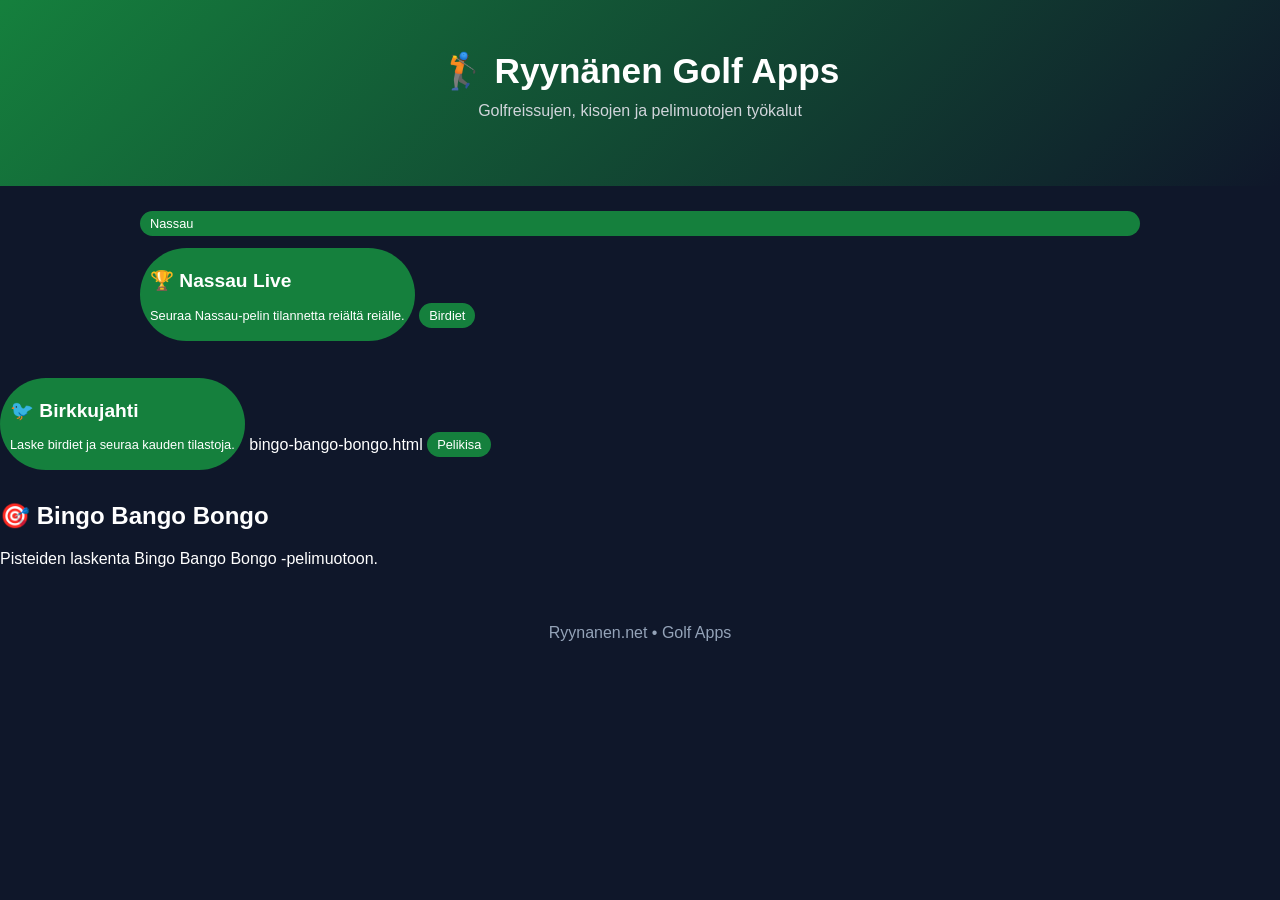
==== golf/index.html @ 0141e006 "Add files via upload" ====
<!DOCTYPE html>
<html lang="fi">
<head>
<meta charset="UTF-8">
<meta name="viewport" content="width=device-width, initial-scale=1.0">

<title>Ryynänen Golf Apps</title>

<style>
body{
    margin:0;
    font-family:-apple-system,BlinkMacSystemFont,"Segoe UI",sans-serif;
    background:#0f172a;
    color:white;
}

.hero{
    padding:50px 20px;
    text-align:center;
    background:linear-gradient(135deg,#15803d,#0f172a);
}

.hero h1{
    margin:0;
    font-size:2.2rem;
}

.hero p{
    color:#d1d5db;
    margin-top:10px;
}

.container{
    max-width:1000px;
    margin:auto;
    padding:25px;
}

.grid{
    display:grid;
    grid-template-columns:repeat(auto-fit,minmax(280px,1fr));
    gap:20px;
}

.card{
    background:#1e293b;
    border-radius:16px;
    padding:22px;
    text-decoration:none;
    color:white;
    transition:0.2s;
    border:1px solid rgba(255,255,255,0.08);
}

.card:hover{
    transform:translateY(-4px);
    background:#334155;
}

.card h2{
    margin-top:0;
}

.badge{
    display:inline-block;
    background:#15803d;
    padding:5px 10px;
    border-radius:999px;
    font-size:0.8rem;
    margin-bottom:12px;
}

.footer{
    text-align:center;
    color:#94a3b8;
    padding:40px 20px;
}
</style>
</head>

<body>

<div class="hero">
    <h1>🏌️ Ryynänen Golf Apps</h1>
    <p>Golfreissujen, kisojen ja pelimuotojen työkalut</p>
</div>

<div class="container">

    <div class="grid">

        <a classtml
            <div class="badge">Nassau</div>
            <h2>🏆 Nassau Live</h2>
            <p>Seuraa Nassau-pelin tilannetta reiältä reiälle.</p>
        </a>

        <a classhti.html
            <div class="badge">Birdiet</div>
            <h2>🐦 Birkkujahti</h2>
            <p>Laske birdiet ja seuraa kauden tilastoja.</p>
        </a>

        bingo-bango-bongo.html
            <div class="badge">Pelikisa</div>
            <h2>🎯 Bingo Bango Bongo</h2>
            <p>Pisteiden laskenta Bingo Bango Bongo -pelimuotoon.</p>
        </a>

    </div>

</div>

<div class="footer">
    Ryynanen.net • Golf Apps
</div>

</body>
</html>
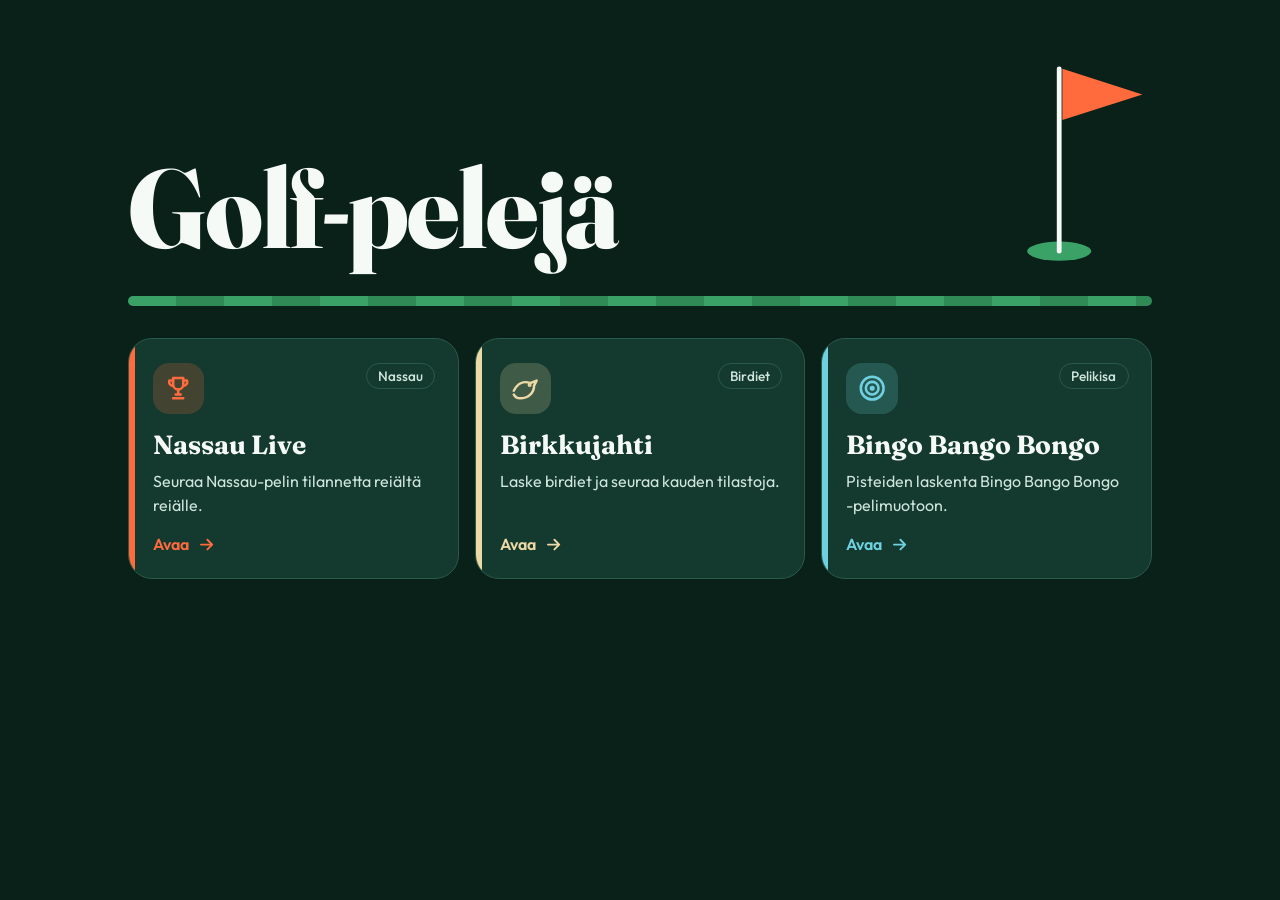
==== commit 911c5cd2: "Add files via upload" ====
--- a/golf/index.html
+++ b/golf/index.html
@@ -1,119 +1,114 @@
-<!DOCTYPE html>
-<html lang="fi">
-<head>
-<meta charset="UTF-8">
-<meta name="viewport" content="width=device-width, initial-scale=1.0">
-
-<title>Ryynänen Golf Apps</title>
-
-<style>
-body{
-    margin:0;
-    font-family:-apple-system,BlinkMacSystemFont,"Segoe UI",sans-serif;
-    background:#0f172a;
-    color:white;
-}
-
-.hero{
-    padding:50px 20px;
-    text-align:center;
-    background:linear-gradient(135deg,#15803d,#0f172a);
-}
-
-.hero h1{
-    margin:0;
-    font-size:2.2rem;
-}
-
-.hero p{
-    color:#d1d5db;
-    margin-top:10px;
-}
-
-.container{
-    max-width:1000px;
-    margin:auto;
-    padding:25px;
-}
-
-.grid{
-    display:grid;
-    grid-template-columns:repeat(auto-fit,minmax(280px,1fr));
-    gap:20px;
-}
-
-.card{
-    background:#1e293b;
-    border-radius:16px;
-    padding:22px;
-    text-decoration:none;
-    color:white;
-    transition:0.2s;
-    border:1px solid rgba(255,255,255,0.08);
-}
-
-.card:hover{
-    transform:translateY(-4px);
-    background:#334155;
-}
-
-.card h2{
-    margin-top:0;
-}
-
-.badge{
-    display:inline-block;
-    background:#15803d;
-    padding:5px 10px;
-    border-radius:999px;
-    font-size:0.8rem;
-    margin-bottom:12px;
-}
-
-.footer{
-    text-align:center;
-    color:#94a3b8;
-    padding:40px 20px;
-}
-</style>
-</head>
-
-<body>
-
-<div class="hero">
-    <h1>🏌️ Ryynänen Golf Apps</h1>
-    <p>Golfreissujen, kisojen ja pelimuotojen työkalut</p>
-</div>
-
-<div class="container">
-
-    <div class="grid">
-
-        <a classtml
-            <div class="badge">Nassau</div>
-            <h2>🏆 Nassau Live</h2>
-            <p>Seuraa Nassau-pelin tilannetta reiältä reiälle.</p>
-        </a>
-
-        <a classhti.html
-            <div class="badge">Birdiet</div>
-            <h2>🐦 Birkkujahti</h2>
-            <p>Laske birdiet ja seuraa kauden tilastoja.</p>
-        </a>
-
-        bingo-bango-bongo.html
-            <div class="badge">Pelikisa</div>
-            <h2>🎯 Bingo Bango Bongo</h2>
-            <p>Pisteiden laskenta Bingo Bango Bongo -pelimuotoon.</p>
-        </a>
-
-    </div>
-
-</div>
-
-<div class="footer">
-    Ryynanen.net • Golf Apps
-</div>
-
-</body>
-</html>+<!DOCTYPE html>
+<html lang="fi">
+<head>
+<meta charset="utf-8">
+<meta name="viewport" content="width=device-width, initial-scale=1, viewport-fit=cover">
+<title>Golf-pelejä</title>
+<link rel="preconnect" href="https://fonts.googleapis.com">
+<link rel="preconnect" href="https://fonts.gstatic.com" crossorigin>
+<link href="https://fonts.googleapis.com/css2?family=Fraunces:opsz,wght@9..144,700;9..144,800&family=Outfit:wght@400;500;600&display=swap" rel="stylesheet">
+<style>
+:root{
+  --night:#0a211a; --deep:#0f3027; --panel:#14392e; --line:#2a5a49;
+  --fairway:#3aa266; --sand:#ecd9a6; --mist:#cfe5dc; --flag:#ff6b3d; --white:#f5faf7;
+  --serif:"Fraunces",Georgia,serif; --sans:"Outfit",system-ui,-apple-system,"Segoe UI",sans-serif;
+}
+*{box-sizing:border-box;margin:0}
+html{background:var(--night);color:var(--white);font-family:var(--sans);-webkit-text-size-adjust:100%}
+body{min-height:100vh;padding:0 1.25rem calc(env(safe-area-inset-bottom,0px) + 3rem)}
+
+/* Hero */
+.hero{max-width:64rem;margin:0 auto;padding:calc(env(safe-area-inset-top,0px) + 3.5rem) 0 2rem;
+  display:grid;grid-template-columns:1fr auto;align-items:end;gap:1rem}
+.hero h1{font-family:var(--serif);font-weight:800;font-size:clamp(3rem,13vw,7rem);line-height:1;letter-spacing:-.02em}
+.pin{width:clamp(4.5rem,16vw,8rem);height:auto}
+.flag{transform-origin:0 0;animation:wave 3.2s ease-in-out infinite}
+@keyframes wave{0%,100%{transform:skewY(0) scaleX(1)}50%{transform:skewY(-6deg) scaleX(.92)}}
+
+/* Fairway strip */
+.strip{max-width:64rem;margin:0 auto 2rem;height:10px;border-radius:99px;
+  background:repeating-linear-gradient(90deg,var(--fairway) 0 3rem,#2f8a55 3rem 6rem)}
+
+/* App cards */
+.grid{max-width:64rem;margin:0 auto;display:grid;gap:1rem;grid-template-columns:repeat(auto-fill,minmax(17rem,1fr))}
+.card{--accent:var(--flag);position:relative;display:flex;flex-direction:column;gap:.6rem;min-height:13rem;
+  padding:1.5rem;color:var(--white);text-decoration:none;background:var(--panel);
+  border:1px solid var(--line);border-radius:1.5rem;overflow:hidden;
+  transition:transform .18s ease,border-color .18s ease,background .18s ease}
+.card::before{content:"";position:absolute;left:0;top:0;bottom:0;width:6px;background:var(--accent)}
+.card:hover{transform:translateY(-4px);border-color:var(--accent);background:#184336}
+.card:focus-visible{outline:3px solid var(--accent);outline-offset:3px}
+.icon{width:3.2rem;height:3.2rem;border-radius:1rem;display:grid;place-items:center;
+  background:color-mix(in srgb,var(--accent) 20%,transparent);color:var(--accent)}
+.icon svg{width:1.9rem;height:1.9rem}
+.tag{position:absolute;top:1.5rem;right:1.4rem;font-size:.85rem;font-weight:500;color:var(--mist);
+  padding:.2rem .7rem;border:1px solid var(--line);border-radius:99px}
+.card h2{margin-top:.4rem;font-family:var(--serif);font-weight:700;font-size:1.65rem;line-height:1.1}
+.card p{font-size:1rem;line-height:1.5;color:var(--mist)}
+.go{margin-top:auto;padding-top:.5rem;display:flex;align-items:center;gap:.5rem;font-weight:600;color:var(--accent)}
+.go svg{width:1.2rem;height:1.2rem;transition:transform .18s}
+.card:hover .go svg{transform:translateX(4px)}
+
+@media (max-width:30rem){.hero{grid-template-columns:1fr}.pin{display:none}}
+@media (prefers-reduced-motion:reduce){.flag{animation:none}.card,.go svg{transition:none}}
+</style>
+</head>
+<body>
+
+<header class="hero">
+  <div>
+    <h1>Golf-pelejä</h1>
+  </div>
+  <svg class="pin" viewBox="0 0 80 130" aria-hidden="true">
+    <ellipse cx="22" cy="122" rx="20" ry="6" fill="#3aa266"/>
+    <line x1="22" y1="122" x2="22" y2="8" stroke="#f5faf7" stroke-width="3" stroke-linecap="round"/>
+    <g class="flag"><path d="M24 8 L74 24 L24 40Z" fill="#ff6b3d"/></g>
+  </svg>
+</header>
+<div class="strip" aria-hidden="true"></div>
+
+<main class="grid" id="apps"></main>
+
+<script>
+/* ============================================================
+   UUDEN PELIN LISÄÄMINEN
+   1. Lisää pelin html-tiedosto samaan kansioon kuin tämä sivu.
+   2. Kopioi alla oleva rivi ja muokkaa sen tiedot:
+      { file:"uusi-peli.html", title:"Otsikko", desc:"Lyhyt kuvaus.", tag:"Ryhmä", icon:"flag", color:"#ff6b3d" },
+   Kuvakkeet: trophy, bird, target, flag, ball, cards, chart, people
+   Väri on valinnainen. Jos jätät sen pois, väri valitaan automaattisesti.
+   ============================================================ */
+const APPS = [
+  { file:"nassau.html",           title:"Nassau Live",       desc:"Seuraa Nassau-pelin tilannetta reiältä reiälle.", tag:"Nassau",   icon:"trophy" },
+  { file:"birkkujahti.html",      title:"Birkkujahti",       desc:"Laske birdiet ja seuraa kauden tilastoja.",       tag:"Birdiet",  icon:"bird" },
+  { file:"bingo-bango-bongo.html",title:"Bingo Bango Bongo", desc:"Pisteiden laskenta Bingo Bango Bongo -pelimuotoon.", tag:"Pelikisa", icon:"target" },
+];
+
+const ICONS = {
+  trophy:'<path d="M8 4h8v5a4 4 0 0 1-8 0V4Z"/><path d="M8 6H5a3 3 0 0 0 3 4M16 6h3a3 3 0 0 1-3 4M12 13v4M8 20h8M10 17h4"/>',
+  bird:'<path d="M3 14c3-6 8-8 13-6l5-2-2 4c0 6-5 10-11 10-2 0-4-1-5-3"/><circle cx="15.5" cy="9.5" r=".6" fill="currentColor"/>',
+  target:'<circle cx="12" cy="12" r="9"/><circle cx="12" cy="12" r="5"/><circle cx="12" cy="12" r="1" fill="currentColor"/>',
+  flag:'<path d="M6 21V4M6 4l12 4-12 5"/>',
+  ball:'<circle cx="12" cy="12" r="9"/><circle cx="9" cy="10" r=".8" fill="currentColor"/><circle cx="13" cy="8.5" r=".8" fill="currentColor"/><circle cx="15" cy="12.5" r=".8" fill="currentColor"/><circle cx="10.5" cy="14.5" r=".8" fill="currentColor"/>',
+  cards:'<rect x="4" y="5" width="11" height="15" rx="2"/><path d="M9 5l1-1.5a2 2 0 0 1 2.7-.5l6.3 3.6a2 2 0 0 1 .8 2.7L16 19"/>',
+  chart:'<path d="M4 20V10M10 20V4M16 20v-8M22 20H2"/>',
+  people:'<circle cx="9" cy="8" r="3.2"/><path d="M3 20c0-3.5 2.7-6 6-6s6 2.5 6 6"/><circle cx="17" cy="9" r="2.4"/><path d="M17 14c2.5 0 4.5 1.8 4.5 4.5"/>'
+};
+const COLORS = ["#ff6b3d","#ecd9a6","#6fd0e0","#a5e36a","#f4a6c8"];
+const ARROW = '<svg viewBox="0 0 24 24" fill="none" stroke="currentColor" stroke-width="2.4" stroke-linecap="round" stroke-linejoin="round"><path d="M5 12h14M13 6l6 6-6 6"/></svg>';
+
+const esc = s => String(s ?? "").replace(/[&<>"]/g, c => ({"&":"&amp;","<":"&lt;",">":"&gt;",'"':"&quot;"}[c]));
+
+document.getElementById("apps").innerHTML = APPS.map((a, i) => `
+  <a class="card" href="${esc(a.file)}" style="--accent:${esc(a.color || COLORS[i % COLORS.length])}">
+    ${a.tag ? `<span class="tag">${esc(a.tag)}</span>` : ""}
+    <span class="icon" aria-hidden="true">
+      <svg viewBox="0 0 24 24" fill="none" stroke="currentColor" stroke-width="2" stroke-linecap="round" stroke-linejoin="round">${ICONS[a.icon] || ICONS.flag}</svg>
+    </span>
+    <h2>${esc(a.title)}</h2>
+    <p>${esc(a.desc)}</p>
+    <span class="go">Avaa ${ARROW}</span>
+  </a>`).join("");
+</script>
+</body>
+</html>
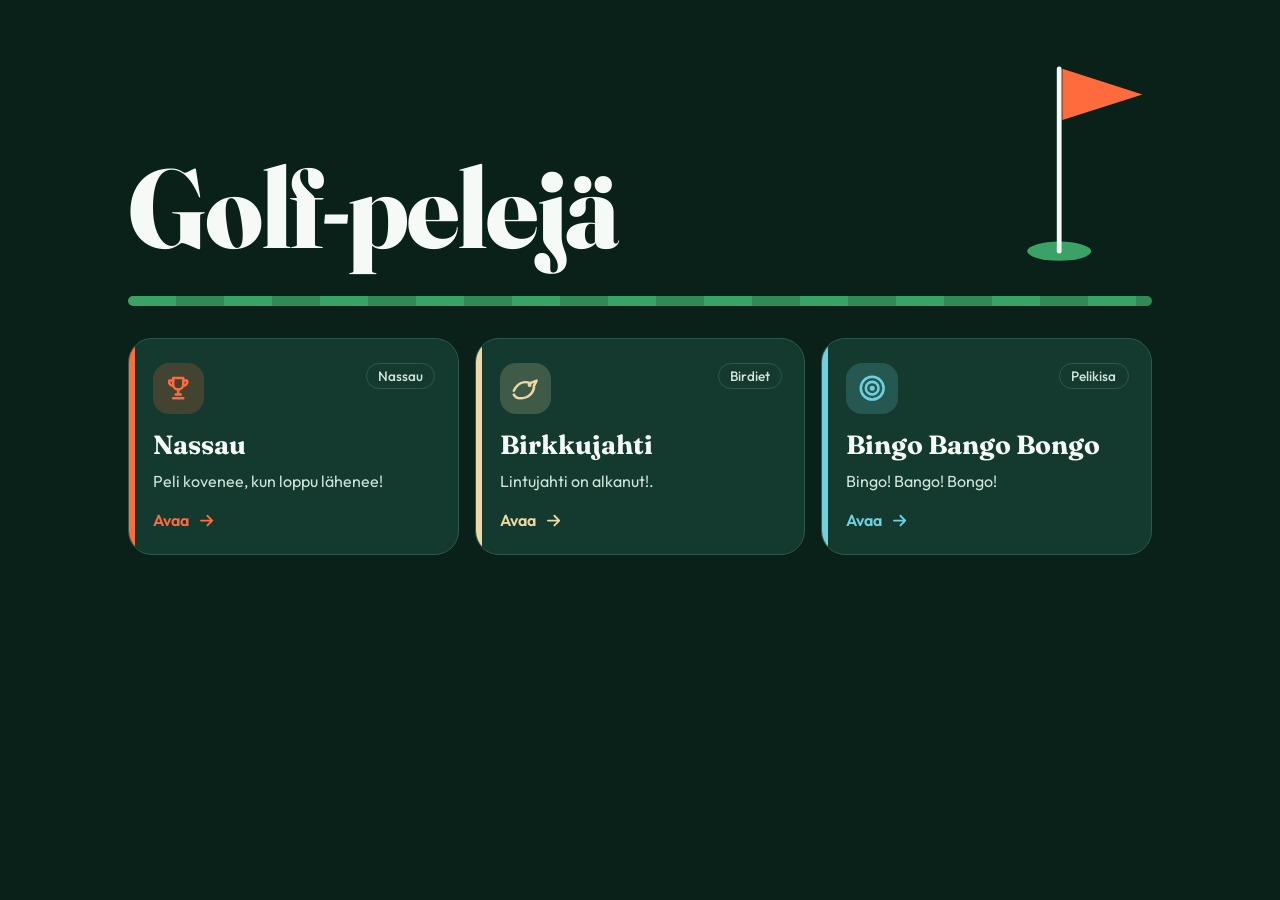
==== commit e965bd11: "Add files via upload" ====
--- a/golf/index.html
+++ b/golf/index.html
@@ -79,9 +79,9 @@
    Väri on valinnainen. Jos jätät sen pois, väri valitaan automaattisesti.
    ============================================================ */
 const APPS = [
-  { file:"nassau.html",           title:"Nassau Live",       desc:"Seuraa Nassau-pelin tilannetta reiältä reiälle.", tag:"Nassau",   icon:"trophy" },
-  { file:"birkkujahti.html",      title:"Birkkujahti",       desc:"Laske birdiet ja seuraa kauden tilastoja.",       tag:"Birdiet",  icon:"bird" },
-  { file:"bingo-bango-bongo.html",title:"Bingo Bango Bongo", desc:"Pisteiden laskenta Bingo Bango Bongo -pelimuotoon.", tag:"Pelikisa", icon:"target" },
+  { file:"nassau.html",           title:"Nassau",       desc:"Peli kovenee, kun loppu lähenee!", tag:"Nassau",   icon:"trophy" },
+  { file:"birkkujahti.html",      title:"Birkkujahti",       desc:"Lintujahti on alkanut!.",       tag:"Birdiet",  icon:"bird" },
+  { file:"bingo-bango-bongo.html",title:"Bingo Bango Bongo", desc:"Bingo! Bango! Bongo!", tag:"Pelikisa", icon:"target" },
 ];
 
 const ICONS = {
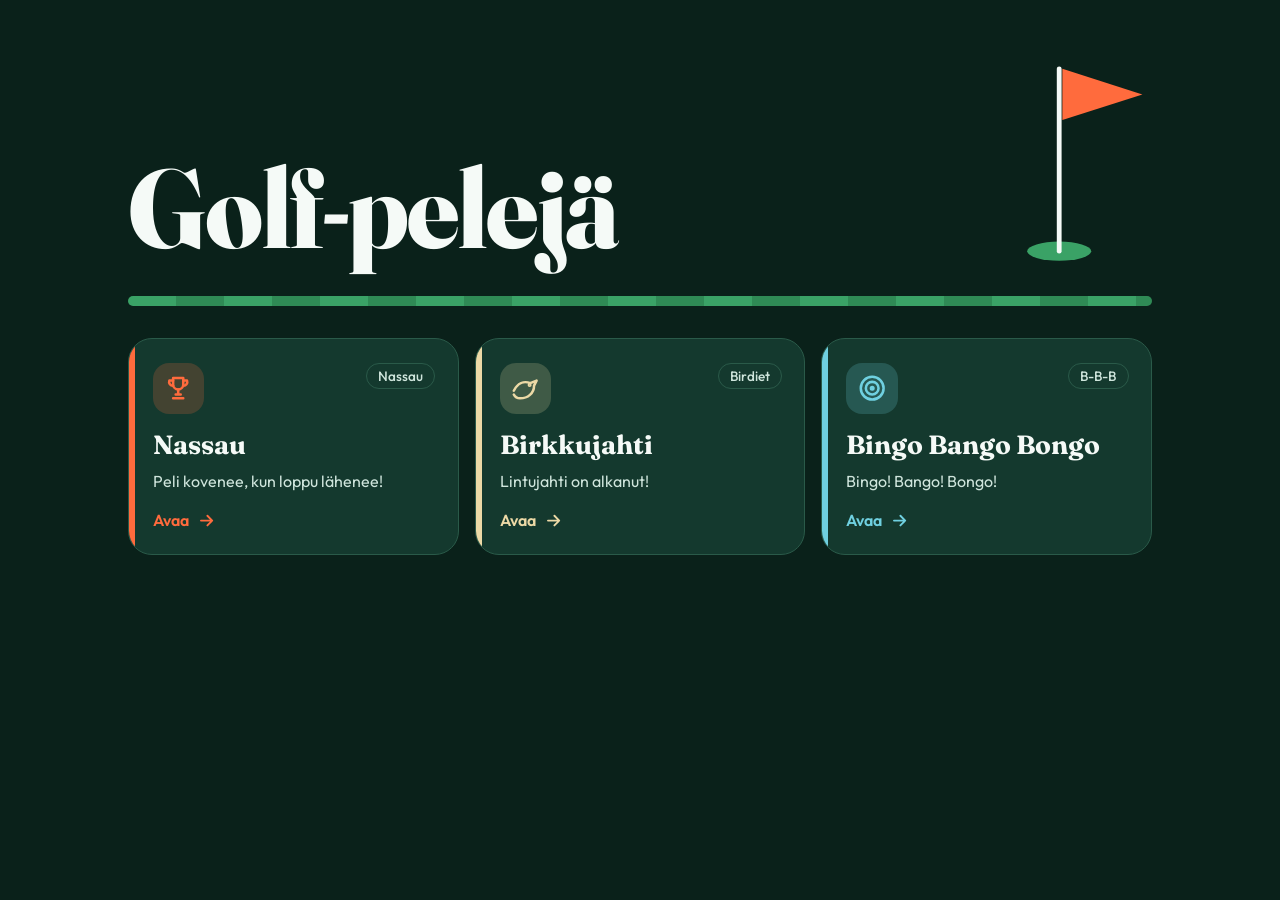
==== commit c70a4984: "Add files via upload" ====
--- a/golf/index.html
+++ b/golf/index.html
@@ -80,8 +80,8 @@
    ============================================================ */
 const APPS = [
   { file:"nassau.html",           title:"Nassau",       desc:"Peli kovenee, kun loppu lähenee!", tag:"Nassau",   icon:"trophy" },
-  { file:"birkkujahti.html",      title:"Birkkujahti",       desc:"Lintujahti on alkanut!.",       tag:"Birdiet",  icon:"bird" },
-  { file:"bingo-bango-bongo.html",title:"Bingo Bango Bongo", desc:"Bingo! Bango! Bongo!", tag:"Pelikisa", icon:"target" },
+  { file:"birkkujahti.html",      title:"Birkkujahti",       desc:"Lintujahti on alkanut!",       tag:"Birdiet",  icon:"bird" },
+  { file:"bingo-bango-bongo.html",title:"Bingo Bango Bongo", desc:"Bingo! Bango! Bongo!", tag:"B-B-B", icon:"target" },
 ];
 
 const ICONS = {
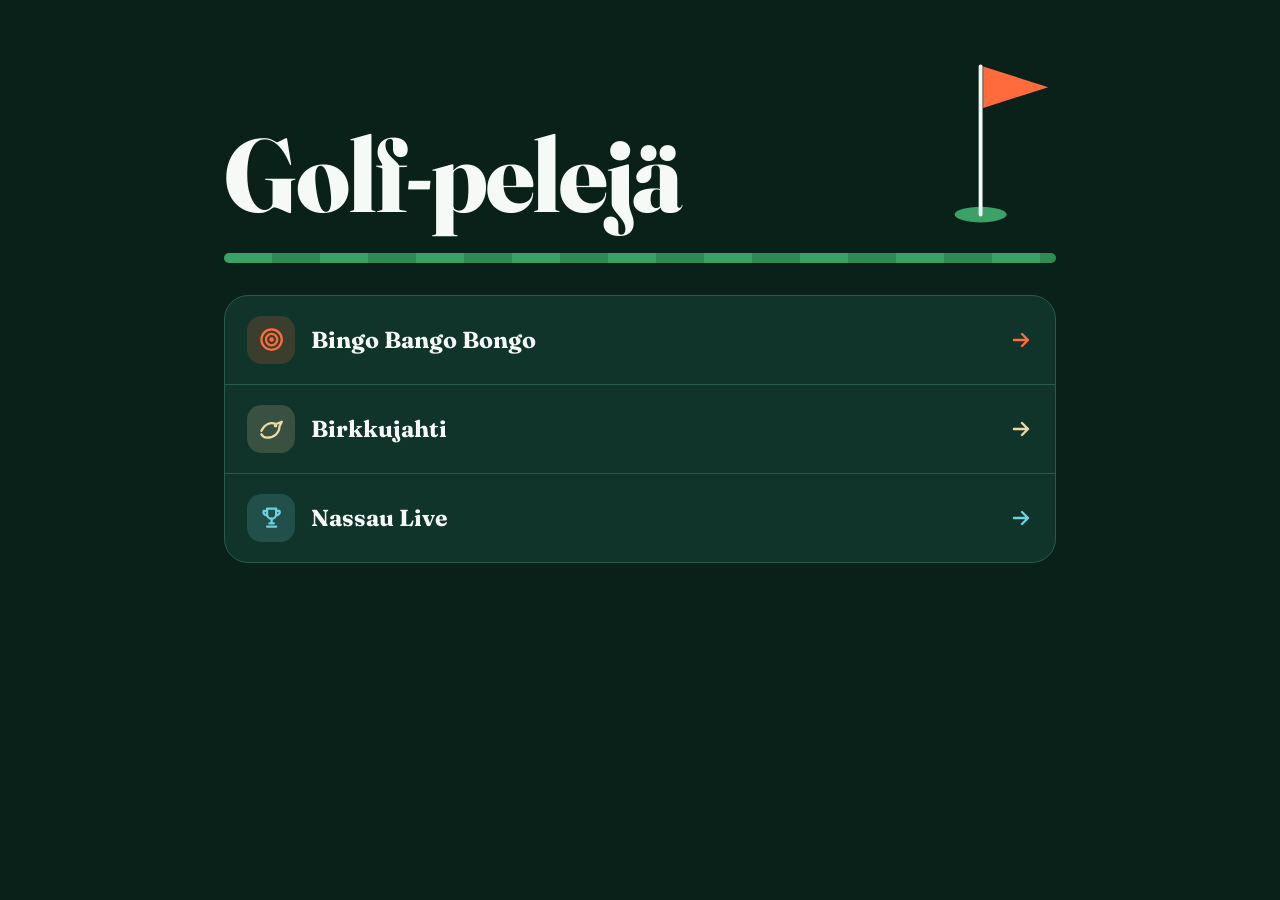
==== commit 412fc5ac: "Add files via upload" ====
--- a/golf/index.html
+++ b/golf/index.html
@@ -9,80 +9,74 @@
 <link href="https://fonts.googleapis.com/css2?family=Fraunces:opsz,wght@9..144,700;9..144,800&family=Outfit:wght@400;500;600&display=swap" rel="stylesheet">
 <style>
 :root{
-  --night:#0a211a; --deep:#0f3027; --panel:#14392e; --line:#2a5a49;
-  --fairway:#3aa266; --sand:#ecd9a6; --mist:#cfe5dc; --flag:#ff6b3d; --white:#f5faf7;
+  --night:#0a211a; --panel:#10332a; --line:#2a5a49; --fairway:#3aa266; --mist:#cfe5dc;
+  --flag:#ff6b3d; --white:#f5faf7;
   --serif:"Fraunces",Georgia,serif; --sans:"Outfit",system-ui,-apple-system,"Segoe UI",sans-serif;
 }
 *{box-sizing:border-box;margin:0}
 html{background:var(--night);color:var(--white);font-family:var(--sans);-webkit-text-size-adjust:100%}
 body{min-height:100vh;padding:0 1.25rem calc(env(safe-area-inset-bottom,0px) + 3rem)}
+.wrap{max-width:52rem;margin:0 auto}
 
-/* Hero */
-.hero{max-width:64rem;margin:0 auto;padding:calc(env(safe-area-inset-top,0px) + 3.5rem) 0 2rem;
-  display:grid;grid-template-columns:1fr auto;align-items:end;gap:1rem}
-.hero h1{font-family:var(--serif);font-weight:800;font-size:clamp(3rem,13vw,7rem);line-height:1;letter-spacing:-.02em}
-.pin{width:clamp(4.5rem,16vw,8rem);height:auto}
+.hero{display:flex;align-items:flex-end;justify-content:space-between;gap:1rem;
+  padding:calc(env(safe-area-inset-top,0px) + 3.5rem) 0 1.75rem}
+h1{font-family:var(--serif);font-weight:800;font-size:clamp(3rem,13vw,6.5rem);line-height:.95;letter-spacing:-.02em}
+.pin{flex:none;width:clamp(3.5rem,12vw,6.5rem);height:auto}
 .flag{transform-origin:0 0;animation:wave 3.2s ease-in-out infinite}
 @keyframes wave{0%,100%{transform:skewY(0) scaleX(1)}50%{transform:skewY(-6deg) scaleX(.92)}}
+.strip{height:10px;border-radius:99px;margin-bottom:2rem;
+  background:repeating-linear-gradient(90deg,#3aa266 0 3rem,#2f8a55 3rem 6rem)}
 
-/* Fairway strip */
-.strip{max-width:64rem;margin:0 auto 2rem;height:10px;border-radius:99px;
-  background:repeating-linear-gradient(90deg,var(--fairway) 0 3rem,#2f8a55 3rem 6rem)}
+/* Tuloskortti */
+.card{background:var(--panel);border:1px solid var(--line);border-radius:1.5rem;overflow:hidden}
+.row{--accent:var(--flag);display:grid;grid-template-columns:3rem 1fr auto;align-items:center;gap:1rem;
+  padding:1.25rem 1.4rem;color:var(--white);text-decoration:none;position:relative;
+  border-top:1px solid var(--line);transition:background .15s}
+.row:first-child{border-top:0}
+.row::before{content:"";position:absolute;left:0;top:0;bottom:0;width:0;background:var(--accent);transition:width .15s}
+.row:hover,.row:focus-visible{background:#164236;outline:none}
+.row:hover::before,.row:focus-visible::before{width:6px}
+.icon{width:3rem;height:3rem;border-radius:.9rem;display:grid;place-items:center;
+  background:color-mix(in srgb,var(--accent) 18%,transparent);color:var(--accent)}
+.icon svg{width:1.7rem;height:1.7rem}
+.txt h2{font-family:var(--serif);font-weight:700;font-size:1.45rem;line-height:1.15}
+.arrow{width:1.5rem;height:1.5rem;color:var(--accent);transition:transform .15s}
+.row:hover .arrow{transform:translateX(4px)}
+.empty{padding:2rem 1.5rem;color:var(--mist)}
 
-/* App cards */
-.grid{max-width:64rem;margin:0 auto;display:grid;gap:1rem;grid-template-columns:repeat(auto-fill,minmax(17rem,1fr))}
-.card{--accent:var(--flag);position:relative;display:flex;flex-direction:column;gap:.6rem;min-height:13rem;
-  padding:1.5rem;color:var(--white);text-decoration:none;background:var(--panel);
-  border:1px solid var(--line);border-radius:1.5rem;overflow:hidden;
-  transition:transform .18s ease,border-color .18s ease,background .18s ease}
-.card::before{content:"";position:absolute;left:0;top:0;bottom:0;width:6px;background:var(--accent)}
-.card:hover{transform:translateY(-4px);border-color:var(--accent);background:#184336}
-.card:focus-visible{outline:3px solid var(--accent);outline-offset:3px}
-.icon{width:3.2rem;height:3.2rem;border-radius:1rem;display:grid;place-items:center;
-  background:color-mix(in srgb,var(--accent) 20%,transparent);color:var(--accent)}
-.icon svg{width:1.9rem;height:1.9rem}
-.tag{position:absolute;top:1.5rem;right:1.4rem;font-size:.85rem;font-weight:500;color:var(--mist);
-  padding:.2rem .7rem;border:1px solid var(--line);border-radius:99px}
-.card h2{margin-top:.4rem;font-family:var(--serif);font-weight:700;font-size:1.65rem;line-height:1.1}
-.card p{font-size:1rem;line-height:1.5;color:var(--mist)}
-.go{margin-top:auto;padding-top:.5rem;display:flex;align-items:center;gap:.5rem;font-weight:600;color:var(--accent)}
-.go svg{width:1.2rem;height:1.2rem;transition:transform .18s}
-.card:hover .go svg{transform:translateX(4px)}
-
-@media (max-width:30rem){.hero{grid-template-columns:1fr}.pin{display:none}}
-@media (prefers-reduced-motion:reduce){.flag{animation:none}.card,.go svg{transition:none}}
+@media (max-width:34rem){
+  .row{grid-template-columns:1fr auto;gap:.8rem;padding:1.15rem 1rem 1.15rem 1.2rem}
+  .icon{display:none}
+    .pin{display:none}
+}
+@media (prefers-reduced-motion:reduce){.flag{animation:none}.row::before,.arrow{transition:none}}
 </style>
 </head>
 <body>
-
-<header class="hero">
-  <div>
+<div class="wrap">
+  <header class="hero">
     <h1>Golf-pelejä</h1>
-  </div>
-  <svg class="pin" viewBox="0 0 80 130" aria-hidden="true">
-    <ellipse cx="22" cy="122" rx="20" ry="6" fill="#3aa266"/>
-    <line x1="22" y1="122" x2="22" y2="8" stroke="#f5faf7" stroke-width="3" stroke-linecap="round"/>
-    <g class="flag"><path d="M24 8 L74 24 L24 40Z" fill="#ff6b3d"/></g>
-  </svg>
-</header>
-<div class="strip" aria-hidden="true"></div>
-
-<main class="grid" id="apps"></main>
+    <svg class="pin" viewBox="0 0 80 130" aria-hidden="true">
+      <ellipse cx="22" cy="122" rx="20" ry="6" fill="#3aa266"/>
+      <line x1="22" y1="122" x2="22" y2="8" stroke="#f5faf7" stroke-width="3" stroke-linecap="round"/>
+      <g class="flag"><path d="M24 8 L74 24 L24 40Z" fill="#ff6b3d"/></g>
+    </svg>
+  </header>
+  <div class="strip" aria-hidden="true"></div>
+  <main class="card" id="apps"><p class="empty">Ladataan…</p></main>
+</div>
 
 <script>
-/* ============================================================
-   UUDEN PELIN LISÄÄMINEN
-   1. Lisää pelin html-tiedosto samaan kansioon kuin tämä sivu.
-   2. Kopioi alla oleva rivi ja muokkaa sen tiedot:
-      { file:"uusi-peli.html", title:"Otsikko", desc:"Lyhyt kuvaus.", tag:"Ryhmä", icon:"flag", color:"#ff6b3d" },
-   Kuvakkeet: trophy, bird, target, flag, ball, cards, chart, people
-   Väri on valinnainen. Jos jätät sen pois, väri valitaan automaattisesti.
-   ============================================================ */
-const APPS = [
-  { file:"nassau.html",           title:"Nassau",       desc:"Peli kovenee, kun loppu lähenee!", tag:"Nassau",   icon:"trophy" },
-  { file:"birkkujahti.html",      title:"Birkkujahti",       desc:"Lintujahti on alkanut!",       tag:"Birdiet",  icon:"bird" },
-  { file:"bingo-bango-bongo.html",title:"Bingo Bango Bongo", desc:"Bingo! Bango! Bongo!", tag:"B-B-B", icon:"target" },
-];
+/* Lista luetaan tiedostosta apps.json, jonka generate-apps.js luo kansion
+   html-tiedostoista joka deployssa. Varalla yritetään kansion automaattilistausta.
+   OVERRIDES on valinnainen: tähän voi kirjoittaa oman otsikon ja kuvakkeen
+   tiedostonimen mukaan. Muuten otsikko tehdään tiedostonimestä. */
+const OVERRIDES = {
+  "nassau.html":            { title:"Nassau Live",       icon:"trophy" },
+  "birkkujahti.html":       { title:"Birkkujahti",       icon:"bird" },
+  "bingo-bango-bongo.html": { title:"Bingo Bango Bongo", icon:"target" }
+};
+const SKIP = ["index.html", "404.html"];
 
 const ICONS = {
   trophy:'<path d="M8 4h8v5a4 4 0 0 1-8 0V4Z"/><path d="M8 6H5a3 3 0 0 0 3 4M16 6h3a3 3 0 0 1-3 4M12 13v4M8 20h8M10 17h4"/>',
@@ -94,21 +88,51 @@
   chart:'<path d="M4 20V10M10 20V4M16 20v-8M22 20H2"/>',
   people:'<circle cx="9" cy="8" r="3.2"/><path d="M3 20c0-3.5 2.7-6 6-6s6 2.5 6 6"/><circle cx="17" cy="9" r="2.4"/><path d="M17 14c2.5 0 4.5 1.8 4.5 4.5"/>'
 };
+const GUESS = [[/nassau|kisa|turnaus|cup/i,"trophy"],[/birkku|birdie|birdi/i,"bird"],[/bingo|piste|score/i,"target"],
+               [/tilasto|stat|kausi/i,"chart"],[/tiimi|joukkue|team|scramble/i,"people"],[/kortti|arvonta/i,"cards"]];
 const COLORS = ["#ff6b3d","#ecd9a6","#6fd0e0","#a5e36a","#f4a6c8"];
-const ARROW = '<svg viewBox="0 0 24 24" fill="none" stroke="currentColor" stroke-width="2.4" stroke-linecap="round" stroke-linejoin="round"><path d="M5 12h14M13 6l6 6-6 6"/></svg>';
+const SVG = 'http://www.w3.org/2000/svg';
+const ARROW = '<svg class="arrow" viewBox="0 0 24 24" fill="none" stroke="currentColor" stroke-width="2.4" stroke-linecap="round" stroke-linejoin="round"><path d="M5 12h14M13 6l6 6-6 6"/></svg>';
+const ICON = n => '<svg viewBox="0 0 24 24" fill="none" stroke="currentColor" stroke-width="2" stroke-linecap="round" stroke-linejoin="round">' + ICONS[n] + '</svg>';
 
-const esc = s => String(s ?? "").replace(/[&<>"]/g, c => ({"&":"&amp;","<":"&lt;",">":"&gt;",'"':"&quot;"}[c]));
+const pretty = f => { const t = f.replace(/\.html?$/i,"").replace(/[-_]+/g," "); return t.charAt(0).toUpperCase()+t.slice(1); };
+const clean = list => [...new Set(list)]
+  .filter(f => /\.html?$/i.test(f) && !SKIP.includes(f.toLowerCase()))
+  .sort((a,b) => a.localeCompare(b, "fi", { numeric:true }));
 
-document.getElementById("apps").innerHTML = APPS.map((a, i) => `
-  <a class="card" href="${esc(a.file)}" style="--accent:${esc(a.color || COLORS[i % COLORS.length])}">
-    ${a.tag ? `<span class="tag">${esc(a.tag)}</span>` : ""}
-    <span class="icon" aria-hidden="true">
-      <svg viewBox="0 0 24 24" fill="none" stroke="currentColor" stroke-width="2" stroke-linecap="round" stroke-linejoin="round">${ICONS[a.icon] || ICONS.flag}</svg>
-    </span>
-    <h2>${esc(a.title)}</h2>
-    <p>${esc(a.desc)}</p>
-    <span class="go">Avaa ${ARROW}</span>
-  </a>`).join("");
+function render(files){
+  const el = document.getElementById("apps");
+  el.textContent = "";
+  if(!files.length){
+    const p = document.createElement("p"); p.className = "empty";
+    p.textContent = "Ei vielä pelejä. Lisää kansioon html-tiedosto."; el.appendChild(p); return;
+  }
+  files.forEach((file,i) => {
+    const o = OVERRIDES[file] || {};
+    const title = o.title || pretty(file);
+    const icon = ICONS[o.icon] ? o.icon : ((GUESS.find(g => g[0].test(file+" "+title)) || [])[1] || (i%2 ? "ball" : "flag"));
+    const a = document.createElement("a");
+    a.className = "row"; a.href = file; a.style.setProperty("--accent", COLORS[i % COLORS.length]);
+    const ic = document.createElement("span"); ic.className = "icon"; ic.setAttribute("aria-hidden","true"); ic.innerHTML = ICON(icon);
+    const tx = document.createElement("span"); tx.className = "txt";
+    const h = document.createElement("h2"); h.textContent = title; tx.appendChild(h);
+    a.append(ic, tx); a.insertAdjacentHTML("beforeend", ARROW);
+    el.appendChild(a);
+  });
+}
+
+/* Varasuunnitelma: lue kansion automaattilistaus (toimii vain palvelimilla, joilla se on päällä) */
+const fromListing = () => fetch("./", { cache:"no-store" }).then(r => r.text()).then(t => {
+  const hrefs = [...new DOMParser().parseFromString(t,"text/html").querySelectorAll("a[href]")]
+    .map(a => decodeURIComponent(a.getAttribute("href").split("/").pop()));
+  return clean(hrefs);
+});
+
+fetch("apps.json", { cache:"no-store" })
+  .then(r => { if(!r.ok) throw 0; return r.json(); })
+  .then(l => render(clean(l)))
+  .catch(() => fromListing().then(l => { if(!l.length) throw 0; render(l); })
+    .catch(() => render(clean(Object.keys(OVERRIDES)))));
 </script>
 </body>
 </html>
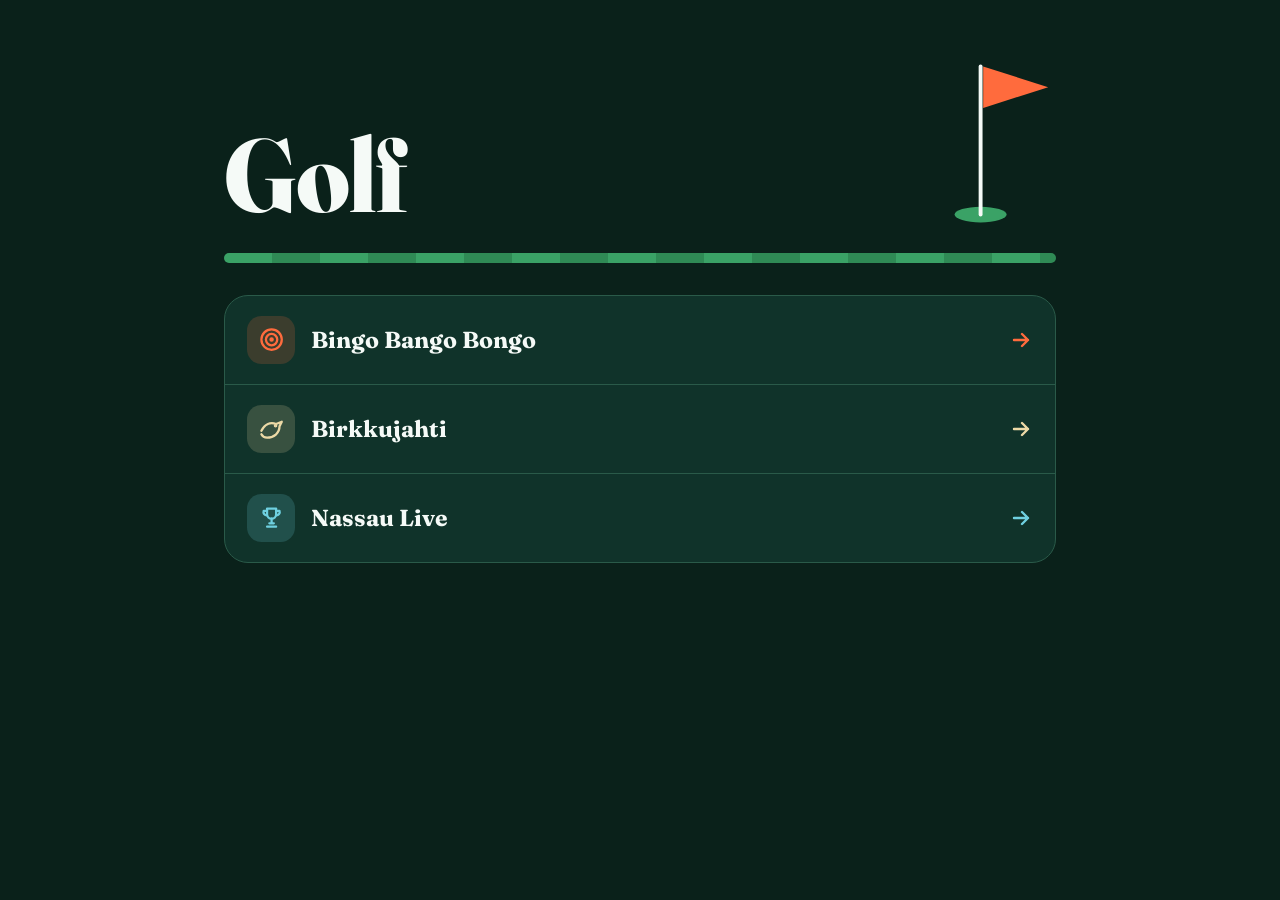
==== commit 12e6f4df: "Change title and header from 'Golf-pelejä' to 'Golf'" ====
--- a/golf/index.html
+++ b/golf/index.html
@@ -3,7 +3,7 @@
 <head>
 <meta charset="utf-8">
 <meta name="viewport" content="width=device-width, initial-scale=1, viewport-fit=cover">
-<title>Golf-pelejä</title>
+<title>Golf</title>
 <link rel="preconnect" href="https://fonts.googleapis.com">
 <link rel="preconnect" href="https://fonts.gstatic.com" crossorigin>
 <link href="https://fonts.googleapis.com/css2?family=Fraunces:opsz,wght@9..144,700;9..144,800&family=Outfit:wght@400;500;600&display=swap" rel="stylesheet">
@@ -55,7 +55,7 @@
 <body>
 <div class="wrap">
   <header class="hero">
-    <h1>Golf-pelejä</h1>
+    <h1>Golf</h1>
     <svg class="pin" viewBox="0 0 80 130" aria-hidden="true">
       <ellipse cx="22" cy="122" rx="20" ry="6" fill="#3aa266"/>
       <line x1="22" y1="122" x2="22" y2="8" stroke="#f5faf7" stroke-width="3" stroke-linecap="round"/>
